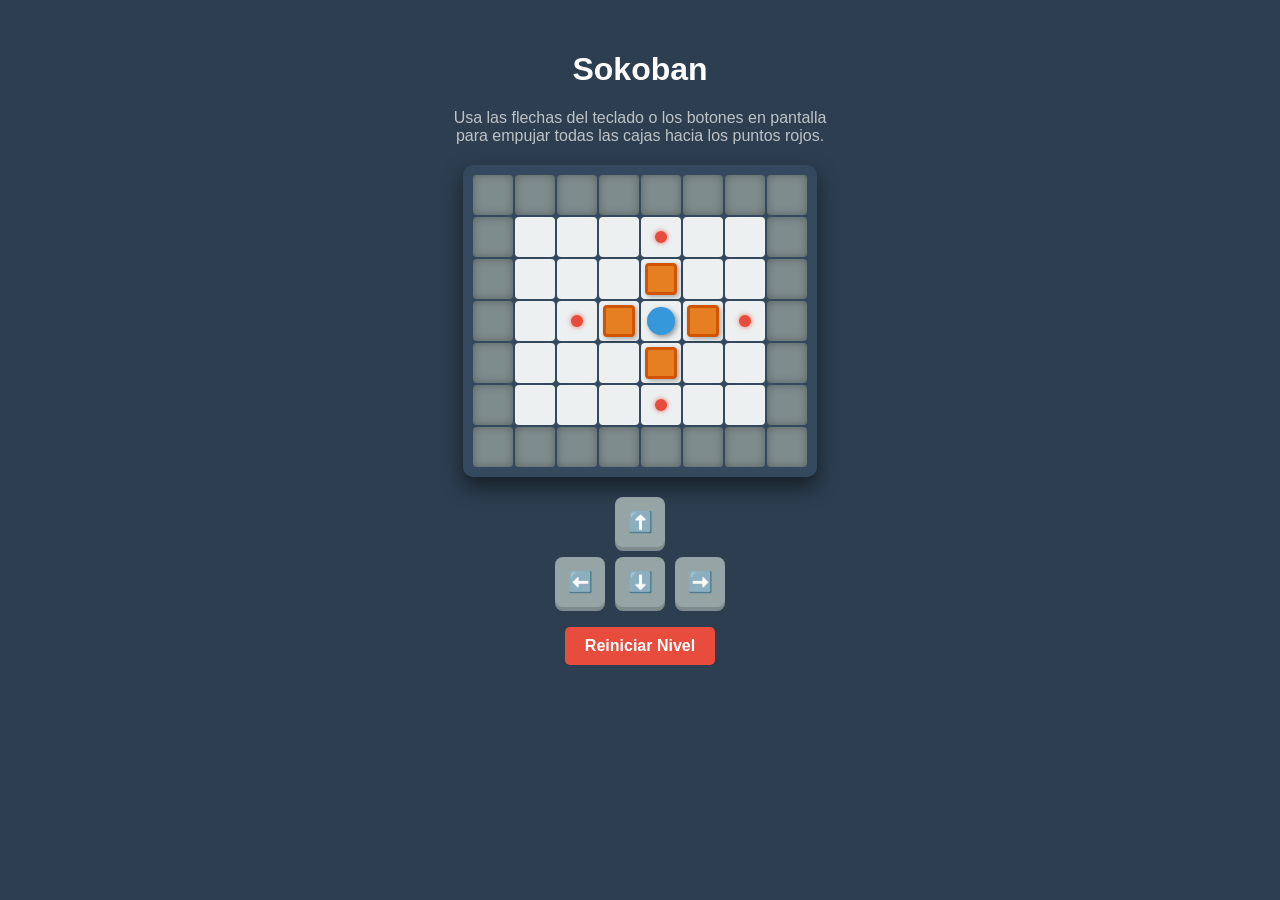
==== index.html @ 977f8c3c "Add initial Sokoban game implementation in HTML" ====
<!DOCTYPE html>
<html lang="es">
<head>
    <meta charset="UTF-8">
    <meta name="viewport" content="width=device-width, initial-scale=1.0">
    <title>Sokoban en un Archivo</title>
    <style>
        :root {
            --wall-color: #7f8c8d;
            --floor-color: #ecf0f1;
            --box-color: #e67e22;
            --box-border: #d35400;
            --box-done: #2ecc71;
            --box-done-border: #27ae60;
            --player-color: #3498db;
            --goal-color: #e74c3c;
        }

        body {
            background-color: #2c3e50;
            color: white;
            font-family: 'Segoe UI', Tahoma, Geneva, Verdana, sans-serif;
            display: flex;
            flex-direction: column;
            align-items: center;
            margin: 0;
            padding-top: 30px;
        }

        h1 { margin-bottom: 5px; }
        p { color: #bdc3c7; margin-bottom: 20px; text-align: center; max-width: 400px;}

        #game-board {
            display: grid;
            background-color: #34495e;
            padding: 10px;
            border-radius: 10px;
            box-shadow: 0 10px 20px rgba(0,0,0,0.5);
            gap: 2px;
        }

        .cell {
            width: 40px;
            height: 40px;
            position: relative;
            display: flex;
            justify-content: center;
            align-items: center;
        }

        .wall {
            background-color: var(--wall-color);
            border-radius: 4px;
            box-shadow: inset 0 0 10px rgba(0,0,0,0.3);
        }

        .floor {
            background-color: var(--floor-color);
            border-radius: 4px;
        }

        /* Indicador del objetivo */
        .goal::after {
            content: '';
            width: 12px;
            height: 12px;
            background-color: var(--goal-color);
            border-radius: 50%;
            position: absolute;
            box-shadow: 0 0 5px rgba(231, 76, 60, 0.8);
        }

        /* Caja normal */
        .box {
            width: 32px;
            height: 32px;
            background-color: var(--box-color);
            border: 3px solid var(--box-border);
            border-radius: 4px;
            position: absolute;
            z-index: 10;
            box-sizing: border-box;
            box-shadow: 2px 2px 5px rgba(0,0,0,0.3);
        }

        /* Caja en el objetivo */
        .box.on-goal {
            background-color: var(--box-done);
            border-color: var(--box-done-border);
        }

        /* Jugador */
        .player {
            width: 28px;
            height: 28px;
            background-color: var(--player-color);
            border-radius: 50%;
            position: absolute;
            z-index: 20;
            box-shadow: 2px 2px 5px rgba(0,0,0,0.4);
        }

        .controls {
            display: grid;
            grid-template-columns: repeat(3, 50px);
            gap: 10px;
            margin-top: 20px;
        }

        .controls button {
            width: 50px;
            height: 50px;
            font-size: 20px;
            background-color: #95a5a6;
            border: none;
            border-radius: 8px;
            cursor: pointer;
            box-shadow: 0 4px #7f8c8d;
        }

        .controls button:active {
            box-shadow: 0 0 #7f8c8d;
            transform: translateY(4px);
        }

        .btn-restart {
            margin-top: 20px;
            padding: 10px 20px;
            font-size: 16px;
            font-weight: bold;
            cursor: pointer;
            background-color: #e74c3c;
            color: white;
            border: none;
            border-radius: 5px;
            transition: background 0.3s;
        }

        .btn-restart:hover { background-color: #c0392b; }
        
        #win-message {
            display: none;
            color: #2ecc71;
            font-size: 24px;
            font-weight: bold;
            margin-top: 15px;
        }
    </style>
</head>
<body>

    <h1>Sokoban</h1>
    <p>Usa las flechas del teclado o los botones en pantalla para empujar todas las cajas hacia los puntos rojos.</p>

    <div id="game-board"></div>
    
    <div id="win-message">¡Nivel Completado! 🎉</div>

    <!-- Controles móviles/mouse -->
    <div class="controls">
        <div></div>
        <button onclick="handleMove(-1, 0)">⬆️</button>
        <div></div>
        <button onclick="handleMove(0, -1)">⬅️</button>
        <button onclick="handleMove(1, 0)">⬇️</button>
        <button onclick="handleMove(0, 1)">➡️</button>
    </div>

    <button class="btn-restart" onclick="initGame()">Reiniciar Nivel</button>

    <script>
        // Leyenda del mapa:
        // '#' = Pared, ' ' = Piso, '.' = Objetivo
        // '$' = Caja, '@' = Jugador
        const initialMap = [
            "########",
            "#   .  #",
            "#   $  #",
            "# .$@$.#",
            "#   $  #",
            "#   .  #",
            "########"
        ];

        let grid = [];
        let playerPos = { r: 0, c: 0 };
        let gameWon = false;

        function initGame() {
            gameWon = false;
            document.getElementById('win-message').style.display = 'none';
            
            // Clonar el mapa inicial en una matriz 2D
            grid = initialMap.map(row => row.split(''));
            
            // Encontrar la posición inicial del jugador
            for (let r = 0; r < grid.length; r++) {
                for (let c = 0; c < grid[r].length; c++) {
                    if (grid[r][c] === '@' || grid[r][c] === '+') {
                        playerPos = { r, c };
                    }
                }
            }
            render();
        }

        function render() {
            const board = document.getElementById('game-board');
            board.style.gridTemplateColumns = `repeat(${grid[0].length}, 40px)`;
            board.innerHTML = '';

            for (let r = 0; r < grid.length; r++) {
                for (let c = 0; c < grid[r].length; c++) {
                    const cell = document.createElement('div');
                    cell.classList.add('cell');
                    const char = grid[r][c];

                    // Fondo base (Pared o Piso)
                    if (char === '#') cell.classList.add('wall');
                    else cell.classList.add('floor');

                    // Marcas de objetivo (puntos rojos)
                    if (char === '.' || char === '*' || char === '+') {
                        cell.classList.add('goal');
                    }

                    // Entidades: Cajas
                    if (char === '$' || char === '*') {
                        const box = document.createElement('div');
                        box.classList.add('box');
                        if (char === '*') box.classList.add('on-goal');
                        cell.appendChild(box);
                    }

                    // Entidades: Jugador
                    if (char === '@' || char === '+') {
                        const player = document.createElement('div');
                        player.classList.add('player');
                        cell.appendChild(player);
                    }

                    board.appendChild(cell);
                }
            }
        }

        // Lógica de movimiento
        window.addEventListener('keydown', (e) => {
            if (gameWon) return;
            let dr = 0, dc = 0;
            
            if (e.key === 'ArrowUp') dr = -1;
            else if (e.key === 'ArrowDown') dr = 1;
            else if (e.key === 'ArrowLeft') dc = -1;
            else if (e.key === 'ArrowRight') dc = 1;
            else return; // Ignorar otras teclas

            e.preventDefault(); // Prevenir el scroll de la página
            handleMove(dr, dc);
        });

        function handleMove(dr, dc) {
            if (gameWon) return;

            let nr = playerPos.r + dr;
            let nc = playerPos.c + dc;

            // Evitar salir de los límites de la matriz
            if (nr < 0 || nr >= grid.length || nc < 0 || nc >= grid[0].length) return;

            let target = grid[nr][nc];

            // Chocar contra pared
            if (target === '#') return;

            // Moverse a espacio vacío u objetivo
            if (target === ' ' || target === '.') {
                updatePlayerPos(nr, nc);
            } 
            // Empujar una caja
            else if (target === '$' || target === '*') {
                let nnr = nr + dr;
                let nnc = nc + dc;
                let pushTarget = grid[nnr][nnc];

                // Si el espacio detrás de la caja está libre o es un objetivo
                if (pushTarget === ' ' || pushTarget === '.') {
                    // Mover la caja
                    grid[nnr][nnc] = pushTarget === '.' ? '*' : '$';
                    // Dejar el piso libre u objetivo donde estaba la caja
                    grid[nr][nc] = target === '*' ? '.' : ' ';
                    
                    // Mover al jugador
                    updatePlayerPos(nr, nc);
                    checkWin();
                }
            }
        }

        function updatePlayerPos(nr, nc) {
            // Limpiar la posición actual del jugador
            let currentCell = grid[playerPos.r][playerPos.c];
            grid[playerPos.r][playerPos.c] = currentCell === '+' ? '.' : ' ';

            // Asignar al jugador en la nueva posición
            let newCell = grid[nr][nc];
            grid[nr][nc] = newCell === '.' ? '+' : '@';

            playerPos = { r: nr, c: nc };
            render();
        }

        function checkWin() {
            let boxesRemaining = false;
            for (let r = 0; r < grid.length; r++) {
                for (let c = 0; c < grid[r].length; c++) {
                    if (grid[r][c] === '$') {
                        boxesRemaining = true;
                    }
                }
            }
            
            if (!boxesRemaining) {
                gameWon = true;
                document.getElementById('win-message').style.display = 'block';
            }
        }

        // Iniciar el juego al cargar la página
        initGame();
    </script>
</body>
</html>
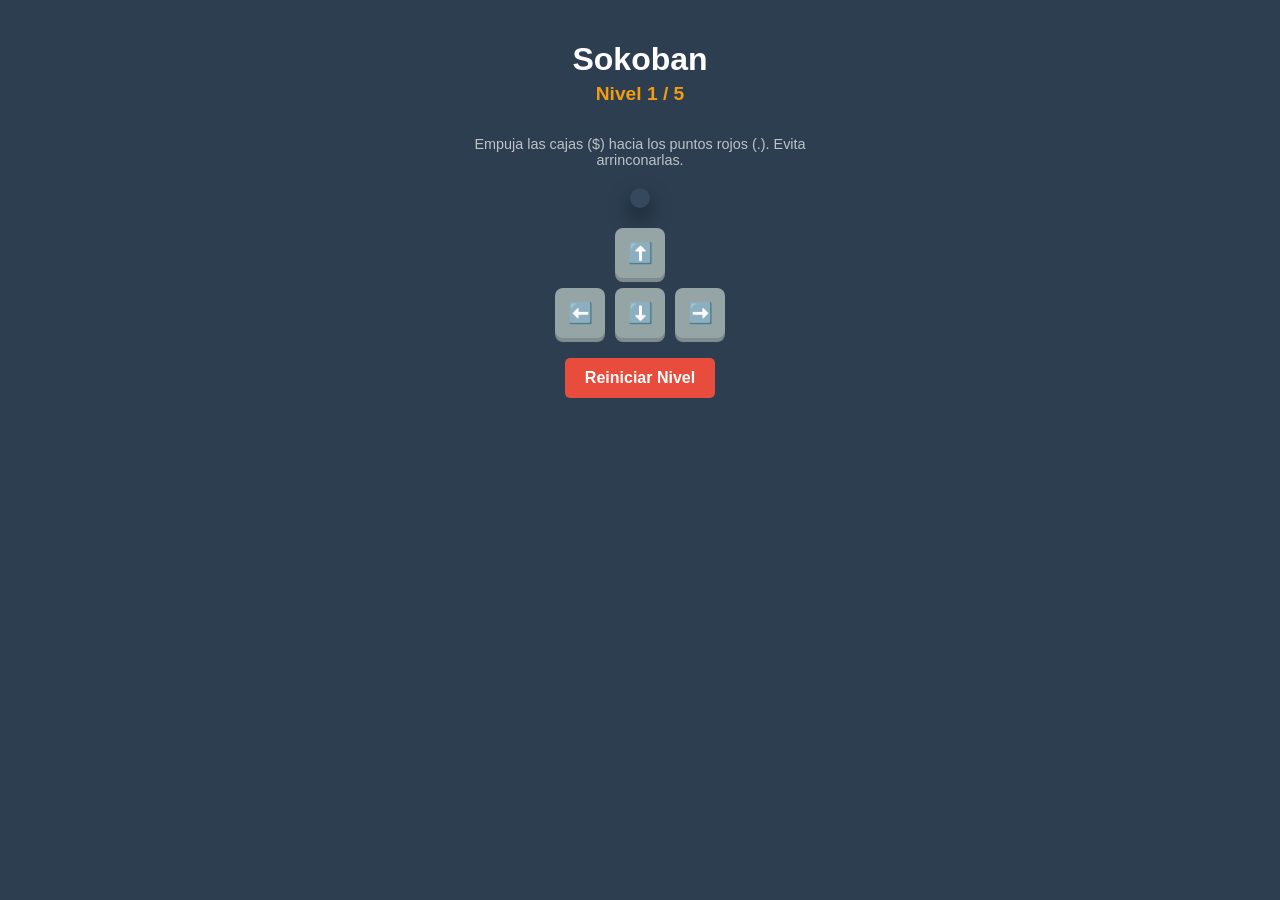
==== commit 547f6ced: "Update index.html" ====
--- a/index.html
+++ b/index.html
@@ -3,7 +3,7 @@
 <head>
     <meta charset="UTF-8">
     <meta name="viewport" content="width=device-width, initial-scale=1.0">
-    <title>Sokoban en un Archivo</title>
+    <title>Sokoban - 5 Niveles</title>
     <style>
         :root {
             --wall-color: #7f8c8d;
@@ -24,11 +24,12 @@
             flex-direction: column;
             align-items: center;
             margin: 0;
-            padding-top: 30px;
-        }
-
-        h1 { margin-bottom: 5px; }
-        p { color: #bdc3c7; margin-bottom: 20px; text-align: center; max-width: 400px;}
+            padding-top: 20px;
+        }
+
+        h1 { margin-bottom: 0px; }
+        h2 { margin-top: 5px; color: #f39c12; font-size: 1.2rem; }
+        p { color: #bdc3c7; margin-bottom: 20px; text-align: center; max-width: 400px; font-size: 0.9rem;}
 
         #game-board {
             display: grid;
@@ -59,7 +60,6 @@
             border-radius: 4px;
         }
 
-        /* Indicador del objetivo */
         .goal::after {
             content: '';
             width: 12px;
@@ -70,7 +70,6 @@
             box-shadow: 0 0 5px rgba(231, 76, 60, 0.8);
         }
 
-        /* Caja normal */
         .box {
             width: 32px;
             height: 32px;
@@ -81,15 +80,14 @@
             z-index: 10;
             box-sizing: border-box;
             box-shadow: 2px 2px 5px rgba(0,0,0,0.3);
-        }
-
-        /* Caja en el objetivo */
+            transition: transform 0.1s;
+        }
+
         .box.on-goal {
             background-color: var(--box-done);
             border-color: var(--box-done-border);
         }
 
-        /* Jugador */
         .player {
             width: 28px;
             height: 28px;
@@ -98,6 +96,7 @@
             position: absolute;
             z-index: 20;
             box-shadow: 2px 2px 5px rgba(0,0,0,0.4);
+            transition: transform 0.1s;
         }
 
         .controls {
@@ -123,40 +122,49 @@
             transform: translateY(4px);
         }
 
-        .btn-restart {
+        .action-buttons {
+            display: flex;
+            gap: 10px;
             margin-top: 20px;
+            height: 40px;
+        }
+
+        .btn {
             padding: 10px 20px;
             font-size: 16px;
             font-weight: bold;
             cursor: pointer;
-            background-color: #e74c3c;
-            color: white;
             border: none;
             border-radius: 5px;
             transition: background 0.3s;
         }
 
+        .btn-restart { background-color: #e74c3c; color: white; }
         .btn-restart:hover { background-color: #c0392b; }
+        
+        .btn-next { background-color: #2ecc71; color: white; display: none; }
+        .btn-next:hover { background-color: #27ae60; }
         
         #win-message {
             display: none;
             color: #2ecc71;
-            font-size: 24px;
+            font-size: 20px;
             font-weight: bold;
             margin-top: 15px;
+            text-align: center;
         }
     </style>
 </head>
 <body>
 
     <h1>Sokoban</h1>
-    <p>Usa las flechas del teclado o los botones en pantalla para empujar todas las cajas hacia los puntos rojos.</p>
+    <h2>Nivel <span id="level-display">1</span> / 5</h2>
+    <p>Empuja las cajas ($) hacia los puntos rojos (.). Evita arrinconarlas.</p>
 
     <div id="game-board"></div>
     
     <div id="win-message">¡Nivel Completado! 🎉</div>
 
-    <!-- Controles móviles/mouse -->
     <div class="controls">
         <div></div>
         <button onclick="handleMove(-1, 0)">⬆️</button>
@@ -166,34 +174,73 @@
         <button onclick="handleMove(0, 1)">➡️</button>
     </div>
 
-    <button class="btn-restart" onclick="initGame()">Reiniciar Nivel</button>
+    <div class="action-buttons">
+        <button class="btn btn-restart" onclick="loadLevel(currentLevelIndex)">Reiniciar Nivel</button>
+        <button id="btn-next" class="btn btn-next" onclick="nextLevel()">Siguiente Nivel ➡️</button>
+    </div>
 
     <script>
-        // Leyenda del mapa:
-        // '#' = Pared, ' ' = Piso, '.' = Objetivo
-        // '$' = Caja, '@' = Jugador
-        const initialMap = [
-            "########",
-            "#   .  #",
-            "#   $  #",
-            "# .$@$.#",
-            "#   $  #",
-            "#   .  #",
-            "########"
+        // Array con los 5 niveles (de muy fácil a difícil)
+        const levels = [
+            // Nivel 1: Tutorial
+            [
+                "######",
+                "#    #",
+                "# @$ #",                 "#  . #",                 "######"             ],             // Nivel 2: Fácil - Pensar antes de empujar             [                 "#######",                 "#     #",                 "#  .  #",                 "# $ $ #",
+                "#  .  #",
+                "#  @  #",
+                "#######"
+            ],
+            // Nivel 3: Medio - La cruz simétrica
+            [
+                "########",
+                "#   .  #",
+                "#   $  #",
+                "# .$@$.#",
+                "#   $  #",
+                "#   .  #",
+                "########"
+            ],
+            // Nivel 4: Medio-Alto - Espacios reducidos
+            [
+                "########",
+                "#      #",
+                "# . $  #",
+                "# .$@. #",
+                "#  $   #",
+                "#      #",
+                "########"
+            ],
+            // Nivel 5: Difícil - Bloque de cajas
+            [
+                "########",
+                "#      #",
+                "# .  . #",
+                "#  $$  #",                 "#  $$  #",
+                "# .  . #",
+                "#  @   #",
+                "########"
+            ]
         ];
 
+        let currentLevelIndex = 0;
         let grid = [];
         let playerPos = { r: 0, c: 0 };
         let gameWon = false;
 
-        function initGame() {
+        function loadLevel(index) {
+            currentLevelIndex = index;
             gameWon = false;
+            
+            // Actualizar UI
+            document.getElementById('level-display').innerText = currentLevelIndex + 1;
             document.getElementById('win-message').style.display = 'none';
-            
-            // Clonar el mapa inicial en una matriz 2D
-            grid = initialMap.map(row => row.split(''));
-            
-            // Encontrar la posición inicial del jugador
+            document.getElementById('btn-next').style.display = 'none';
+            
+            // Clonar el mapa para poder modificarlo
+            grid = levels[currentLevelIndex].map(row => row.split(''));
+            
+            // Buscar al jugador
             for (let r = 0; r < grid.length; r++) {
                 for (let c = 0; c < grid[r].length; c++) {
                     if (grid[r][c] === '@' || grid[r][c] === '+') {
@@ -202,6 +249,12 @@
                 }
             }
             render();
+        }
+
+        function nextLevel() {
+            if (currentLevelIndex < levels.length - 1) {
+                loadLevel(currentLevelIndex + 1);
+            }
         }
 
         function render() {
@@ -215,16 +268,16 @@
                     cell.classList.add('cell');
                     const char = grid[r][c];
 
-                    // Fondo base (Pared o Piso)
+                    // Pared o Piso
                     if (char === '#') cell.classList.add('wall');
                     else cell.classList.add('floor');
 
-                    // Marcas de objetivo (puntos rojos)
+                    // Marcas de objetivo
                     if (char === '.' || char === '*' || char === '+') {
                         cell.classList.add('goal');
                     }
 
-                    // Entidades: Cajas
+                    // Cajas
                     if (char === '$' || char === '*') {
                         const box = document.createElement('div');
                         box.classList.add('box');
@@ -232,7 +285,7 @@
                         cell.appendChild(box);
                     }
 
-                    // Entidades: Jugador
+                    // Jugador
                     if (char === '@' || char === '+') {
                         const player = document.createElement('div');
                         player.classList.add('player');
@@ -244,7 +297,7 @@
             }
         }
 
-        // Lógica de movimiento
+        // Lógica de movimiento por teclado
         window.addEventListener('keydown', (e) => {
             if (gameWon) return;
             let dr = 0, dc = 0;
@@ -253,9 +306,9 @@
             else if (e.key === 'ArrowDown') dr = 1;
             else if (e.key === 'ArrowLeft') dc = -1;
             else if (e.key === 'ArrowRight') dc = 1;
-            else return; // Ignorar otras teclas
-
-            e.preventDefault(); // Prevenir el scroll de la página
+            else return; 
+
+            e.preventDefault(); 
             handleMove(dr, dc);
         });
 
@@ -265,32 +318,24 @@
             let nr = playerPos.r + dr;
             let nc = playerPos.c + dc;
 
-            // Evitar salir de los límites de la matriz
             if (nr < 0 || nr >= grid.length || nc < 0 || nc >= grid[0].length) return;
-
             let target = grid[nr][nc];
 
-            // Chocar contra pared
             if (target === '#') return;
 
-            // Moverse a espacio vacío u objetivo
             if (target === ' ' || target === '.') {
                 updatePlayerPos(nr, nc);
             } 
-            // Empujar una caja
             else if (target === '$' || target === '*') {
                 let nnr = nr + dr;
                 let nnc = nc + dc;
                 let pushTarget = grid[nnr][nnc];
 
-                // Si el espacio detrás de la caja está libre o es un objetivo
                 if (pushTarget === ' ' || pushTarget === '.') {
-                    // Mover la caja
+                    // Mover caja
                     grid[nnr][nnc] = pushTarget === '.' ? '*' : '$';
-                    // Dejar el piso libre u objetivo donde estaba la caja
                     grid[nr][nc] = target === '*' ? '.' : ' ';
                     
-                    // Mover al jugador
                     updatePlayerPos(nr, nc);
                     checkWin();
                 }
@@ -298,11 +343,9 @@
         }
 
         function updatePlayerPos(nr, nc) {
-            // Limpiar la posición actual del jugador
             let currentCell = grid[playerPos.r][playerPos.c];
             grid[playerPos.r][playerPos.c] = currentCell === '+' ? '.' : ' ';
 
-            // Asignar al jugador en la nueva posición
             let newCell = grid[nr][nc];
             grid[nr][nc] = newCell === '.' ? '+' : '@';
 
@@ -315,19 +358,27 @@
             for (let r = 0; r < grid.length; r++) {
                 for (let c = 0; c < grid[r].length; c++) {
                     if (grid[r][c] === '$') {
-                        boxesRemaining = true;
+                        boxesRemaining = true; // Todavía hay cajas fuera de objetivo
                     }
                 }
             }
             
             if (!boxesRemaining) {
                 gameWon = true;
-                document.getElementById('win-message').style.display = 'block';
-            }
-        }
-
-        // Iniciar el juego al cargar la página
-        initGame();
+                const msg = document.getElementById('win-message');
+                msg.style.display = 'block';
+                
+                if (currentLevelIndex < levels.length - 1) {
+                    msg.innerText = '¡Nivel Completado! 🎉';
+                    document.getElementById('btn-next').style.display = 'block';
+                } else {
+                    msg.innerText = '🏆 ¡Felicidades! Has completado todos los niveles. 🏆';
+                }
+            }
+        }
+
+        // Iniciar el juego en el nivel 1
+        loadLevel(0);
     </script>
 </body>
 </html>
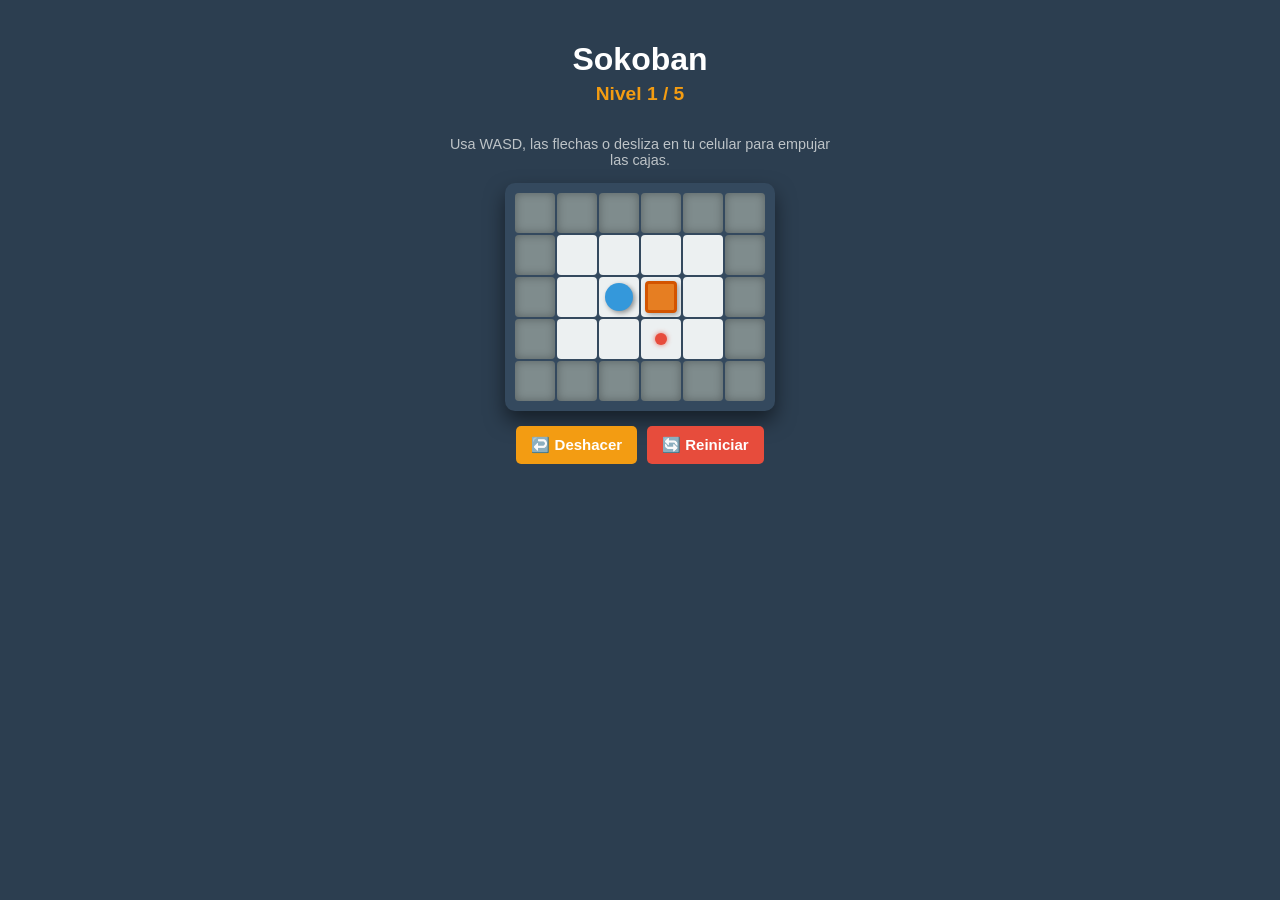
==== commit ff88fc5f: "Update index.html" ====
--- a/index.html
+++ b/index.html
@@ -2,7 +2,8 @@
 <html lang="es">
 <head>
     <meta charset="UTF-8">
-    <meta name="viewport" content="width=device-width, initial-scale=1.0">
+    <!-- Evita el zoom accidental en móviles -->
+    <meta name="viewport" content="width=device-width, initial-scale=1.0, maximum-scale=1.0, user-scalable=no">
     <title>Sokoban - 5 Niveles</title>
     <style>
         :root {
@@ -16,6 +17,13 @@
             --goal-color: #e74c3c;
         }
 
+        /* Bloquea la selección de texto para que no moleste al jugar */
+        * {
+            user-select: none;
+            -webkit-user-select: none;
+            touch-action: none; /* Previene scroll al deslizar en móviles */
+        }
+
         body {
             background-color: #2c3e50;
             color: white;
@@ -27,9 +35,9 @@
             padding-top: 20px;
         }
 
-        h1 { margin-bottom: 0px; }
+        h1 { margin-bottom: 0px; font-size: 2rem;}
         h2 { margin-top: 5px; color: #f39c12; font-size: 1.2rem; }
-        p { color: #bdc3c7; margin-bottom: 20px; text-align: center; max-width: 400px; font-size: 0.9rem;}
+        p { color: #bdc3c7; margin-bottom: 15px; text-align: center; max-width: 400px; font-size: 0.9rem;}
 
         #game-board {
             display: grid;
@@ -38,6 +46,7 @@
             border-radius: 10px;
             box-shadow: 0 10px 20px rgba(0,0,0,0.5);
             gap: 2px;
+            margin-bottom: 15px;
         }
 
         .cell {
@@ -80,7 +89,6 @@
             z-index: 10;
             box-sizing: border-box;
             box-shadow: 2px 2px 5px rgba(0,0,0,0.3);
-            transition: transform 0.1s;
         }
 
         .box.on-goal {
@@ -96,14 +104,13 @@
             position: absolute;
             z-index: 20;
             box-shadow: 2px 2px 5px rgba(0,0,0,0.4);
-            transition: transform 0.1s;
         }
 
         .controls {
             display: grid;
             grid-template-columns: repeat(3, 50px);
             gap: 10px;
-            margin-top: 20px;
+            margin-bottom: 15px;
         }
 
         .controls button {
@@ -125,19 +132,22 @@
         .action-buttons {
             display: flex;
             gap: 10px;
-            margin-top: 20px;
-            height: 40px;
+            flex-wrap: wrap;
+            justify-content: center;
         }
 
         .btn {
-            padding: 10px 20px;
-            font-size: 16px;
+            padding: 10px 15px;
+            font-size: 15px;
             font-weight: bold;
             cursor: pointer;
             border: none;
             border-radius: 5px;
-            transition: background 0.3s;
-        }
+            transition: background 0.2s;
+        }
+
+        .btn-undo { background-color: #f39c12; color: white; }
+        .btn-undo:hover { background-color: #d35400; }
 
         .btn-restart { background-color: #e74c3c; color: white; }
         .btn-restart:hover { background-color: #c0392b; }
@@ -148,10 +158,15 @@
         #win-message {
             display: none;
             color: #2ecc71;
-            font-size: 20px;
+            font-size: 22px;
             font-weight: bold;
-            margin-top: 15px;
+            margin: 10px 0;
             text-align: center;
+        }
+
+        /* Ocultar las flechas en PC para no ocupar tanto espacio si hay teclado */
+        @media (min-width: 768px) {
+            .controls { display: none; }
         }
     </style>
 </head>
@@ -159,7 +174,7 @@
 
     <h1>Sokoban</h1>
     <h2>Nivel <span id="level-display">1</span> / 5</h2>
-    <p>Empuja las cajas ($) hacia los puntos rojos (.). Evita arrinconarlas.</p>
+    <p>Usa WASD, las flechas o desliza en tu celular para empujar las cajas.</p>
 
     <div id="game-board"></div>
     
@@ -175,24 +190,23 @@
     </div>
 
     <div class="action-buttons">
-        <button class="btn btn-restart" onclick="loadLevel(currentLevelIndex)">Reiniciar Nivel</button>
-        <button id="btn-next" class="btn btn-next" onclick="nextLevel()">Siguiente Nivel ➡️</button>
+        <button class="btn btn-undo" onclick="undo()">↩️ Deshacer</button>
+        <button class="btn btn-restart" onclick="loadLevel(currentLevelIndex)">🔄 Reiniciar</button>
+        <button id="btn-next" class="btn btn-next" onclick="nextLevel()">Siguiente ➡️</button>
     </div>
 
     <script>
-        // Array con los 5 niveles (de muy fácil a difícil)
+        // Los 5 niveles
         const levels = [
-            // Nivel 1: Tutorial
-            [
+            [ // Nivel 1
                 "######",
                 "#    #",
-                "# @$ #",                 "#  . #",                 "######"             ],             // Nivel 2: Fácil - Pensar antes de empujar             [                 "#######",                 "#     #",                 "#  .  #",                 "# $ $ #",
+                "# @$ #",                 "#  . #",                 "######"             ],             [ // Nivel 2                 "#######",                 "#     #",                 "#  .  #",                 "# $ $ #",
                 "#  .  #",
                 "#  @  #",
                 "#######"
             ],
-            // Nivel 3: Medio - La cruz simétrica
-            [
+            [ // Nivel 3
                 "########",
                 "#   .  #",
                 "#   $  #",
@@ -201,8 +215,7 @@
                 "#   .  #",
                 "########"
             ],
-            // Nivel 4: Medio-Alto - Espacios reducidos
-            [
+            [ // Nivel 4
                 "########",
                 "#      #",
                 "# . $  #",
@@ -211,8 +224,7 @@
                 "#      #",
                 "########"
             ],
-            // Nivel 5: Difícil - Bloque de cajas
-            [
+            [ // Nivel 5
                 "########",
                 "#      #",
                 "# .  . #",
@@ -227,20 +239,19 @@
         let grid = [];
         let playerPos = { r: 0, c: 0 };
         let gameWon = false;
+        let history = []; // Para el botón de deshacer
 
         function loadLevel(index) {
             currentLevelIndex = index;
             gameWon = false;
-            
-            // Actualizar UI
+            history = []; // Limpiar historial
+            
             document.getElementById('level-display').innerText = currentLevelIndex + 1;
             document.getElementById('win-message').style.display = 'none';
             document.getElementById('btn-next').style.display = 'none';
             
-            // Clonar el mapa para poder modificarlo
             grid = levels[currentLevelIndex].map(row => row.split(''));
             
-            // Buscar al jugador
             for (let r = 0; r < grid.length; r++) {
                 for (let c = 0; c < grid[r].length; c++) {
                     if (grid[r][c] === '@' || grid[r][c] === '+') {
@@ -257,6 +268,23 @@
             }
         }
 
+        // Guardar estado para deshacer
+        function saveState() {
+            history.push({
+                grid: grid.map(row => [...row]),
+                playerPos: { r: playerPos.r, c: playerPos.c }
+            });
+        }
+
+        function undo() {
+            if (history.length > 0 && !gameWon) {
+                const lastState = history.pop();
+                grid = lastState.grid.map(row => [...row]);
+                playerPos = { r: lastState.playerPos.r, c: lastState.playerPos.c };
+                render();
+            }
+        }
+
         function render() {
             const board = document.getElementById('game-board');
             board.style.gridTemplateColumns = `repeat(${grid[0].length}, 40px)`;
@@ -268,16 +296,13 @@
                     cell.classList.add('cell');
                     const char = grid[r][c];
 
-                    // Pared o Piso
                     if (char === '#') cell.classList.add('wall');
                     else cell.classList.add('floor');
 
-                    // Marcas de objetivo
                     if (char === '.' || char === '*' || char === '+') {
                         cell.classList.add('goal');
                     }
 
-                    // Cajas
                     if (char === '$' || char === '*') {
                         const box = document.createElement('div');
                         box.classList.add('box');
@@ -285,7 +310,6 @@
                         cell.appendChild(box);
                     }
 
-                    // Jugador
                     if (char === '@' || char === '+') {
                         const player = document.createElement('div');
                         player.classList.add('player');
@@ -297,21 +321,48 @@
             }
         }
 
-        // Lógica de movimiento por teclado
+        // Controles de teclado
         window.addEventListener('keydown', (e) => {
             if (gameWon) return;
             let dr = 0, dc = 0;
             
-            if (e.key === 'ArrowUp') dr = -1;
-            else if (e.key === 'ArrowDown') dr = 1;
-            else if (e.key === 'ArrowLeft') dc = -1;
-            else if (e.key === 'ArrowRight') dc = 1;
+            if (e.key === 'ArrowUp' || e.key.toLowerCase() === 'w') dr = -1;
+            else if (e.key === 'ArrowDown' || e.key.toLowerCase() === 's') dr = 1;
+            else if (e.key === 'ArrowLeft' || e.key.toLowerCase() === 'a') dc = -1;
+            else if (e.key === 'ArrowRight' || e.key.toLowerCase() === 'd') dc = 1;
+            else if (e.key.toLowerCase() === 'z') { undo(); return; } // Z para deshacer
             else return; 
 
             e.preventDefault(); 
             handleMove(dr, dc);
         });
 
+        // Controles táctiles (Swipe) para celular
+        let touchStartX = 0;
+        let touchStartY = 0;
+
+        window.addEventListener('touchstart', e => {
+            touchStartX = e.changedTouches[0].screenX;
+            touchStartY = e.changedTouches[0].screenY;
+        }, {passive: false});
+
+        window.addEventListener('touchend', e => {
+            if (gameWon || e.target.tagName === 'BUTTON') return;
+            let touchEndX = e.changedTouches[0].screenX;
+            let touchEndY = e.changedTouches[0].screenY;
+            
+            let dx = touchEndX - touchStartX;
+            let dy = touchEndY - touchStartY;
+            
+            if (Math.abs(dx) > 30 || Math.abs(dy) > 30) {
+                if (Math.abs(dx) > Math.abs(dy)) {
+                    handleMove(0, dx > 0 ? 1 : -1);
+                } else {
+                    handleMove(dy > 0 ? 1 : -1, 0);
+                }
+            }
+        });
+
         function handleMove(dr, dc) {
             if (gameWon) return;
 
@@ -324,15 +375,19 @@
             if (target === '#') return;
 
             if (target === ' ' || target === '.') {
+                saveState();
                 updatePlayerPos(nr, nc);
             } 
             else if (target === '$' || target === '*') {
                 let nnr = nr + dr;
                 let nnc = nc + dc;
+
+                if (nnr < 0 || nnr >= grid.length || nnc < 0 || nnc >= grid[0].length) return;
+                
                 let pushTarget = grid[nnr][nnc];
 
                 if (pushTarget === ' ' || pushTarget === '.') {
-                    // Mover caja
+                    saveState();
                     grid[nnr][nnc] = pushTarget === '.' ? '*' : '$';
                     grid[nr][nc] = target === '*' ? '.' : ' ';
                     
@@ -357,9 +412,7 @@
             let boxesRemaining = false;
             for (let r = 0; r < grid.length; r++) {
                 for (let c = 0; c < grid[r].length; c++) {
-                    if (grid[r][c] === '$') {
-                        boxesRemaining = true; // Todavía hay cajas fuera de objetivo
-                    }
+                    if (grid[r][c] === '$') boxesRemaining = true;
                 }
             }
             
@@ -370,14 +423,13 @@
                 
                 if (currentLevelIndex < levels.length - 1) {
                     msg.innerText = '¡Nivel Completado! 🎉';
-                    document.getElementById('btn-next').style.display = 'block';
+                    document.getElementById('btn-next').style.display = 'inline-block';
                 } else {
-                    msg.innerText = '🏆 ¡Felicidades! Has completado todos los niveles. 🏆';
-                }
-            }
-        }
-
-        // Iniciar el juego en el nivel 1
+                    msg.innerText = '🏆 ¡Juego Completado! Eres un genio 🏆';
+                }
+            }
+        }
+
         loadLevel(0);
     </script>
 </body>
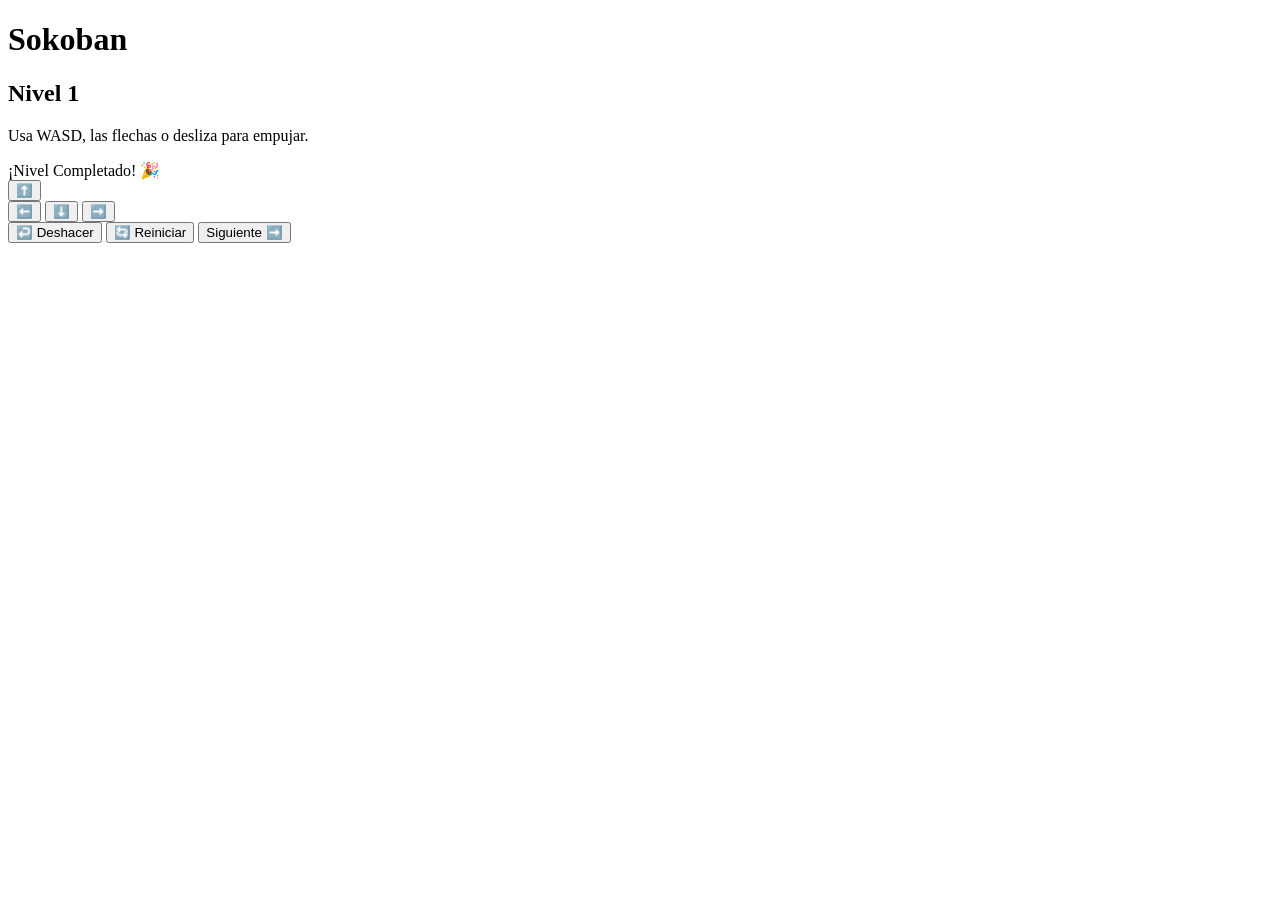
==== commit 84910f3c: "Update index.html" ====
--- a/index.html
+++ b/index.html
@@ -2,188 +2,21 @@
 <html lang="es">
 <head>
     <meta charset="UTF-8">
-    <!-- Evita el zoom accidental en móviles -->
     <meta name="viewport" content="width=device-width, initial-scale=1.0, maximum-scale=1.0, user-scalable=no">
-    <title>Sokoban - 5 Niveles</title>
-    <style>
-        :root {
-            --wall-color: #7f8c8d;
-            --floor-color: #ecf0f1;
-            --box-color: #e67e22;
-            --box-border: #d35400;
-            --box-done: #2ecc71;
-            --box-done-border: #27ae60;
-            --player-color: #3498db;
-            --goal-color: #e74c3c;
-        }
-
-        /* Bloquea la selección de texto para que no moleste al jugar */
-        * {
-            user-select: none;
-            -webkit-user-select: none;
-            touch-action: none; /* Previene scroll al deslizar en móviles */
-        }
-
-        body {
-            background-color: #2c3e50;
-            color: white;
-            font-family: 'Segoe UI', Tahoma, Geneva, Verdana, sans-serif;
-            display: flex;
-            flex-direction: column;
-            align-items: center;
-            margin: 0;
-            padding-top: 20px;
-        }
-
-        h1 { margin-bottom: 0px; font-size: 2rem;}
-        h2 { margin-top: 5px; color: #f39c12; font-size: 1.2rem; }
-        p { color: #bdc3c7; margin-bottom: 15px; text-align: center; max-width: 400px; font-size: 0.9rem;}
-
-        #game-board {
-            display: grid;
-            background-color: #34495e;
-            padding: 10px;
-            border-radius: 10px;
-            box-shadow: 0 10px 20px rgba(0,0,0,0.5);
-            gap: 2px;
-            margin-bottom: 15px;
-        }
-
-        .cell {
-            width: 40px;
-            height: 40px;
-            position: relative;
-            display: flex;
-            justify-content: center;
-            align-items: center;
-        }
-
-        .wall {
-            background-color: var(--wall-color);
-            border-radius: 4px;
-            box-shadow: inset 0 0 10px rgba(0,0,0,0.3);
-        }
-
-        .floor {
-            background-color: var(--floor-color);
-            border-radius: 4px;
-        }
-
-        .goal::after {
-            content: '';
-            width: 12px;
-            height: 12px;
-            background-color: var(--goal-color);
-            border-radius: 50%;
-            position: absolute;
-            box-shadow: 0 0 5px rgba(231, 76, 60, 0.8);
-        }
-
-        .box {
-            width: 32px;
-            height: 32px;
-            background-color: var(--box-color);
-            border: 3px solid var(--box-border);
-            border-radius: 4px;
-            position: absolute;
-            z-index: 10;
-            box-sizing: border-box;
-            box-shadow: 2px 2px 5px rgba(0,0,0,0.3);
-        }
-
-        .box.on-goal {
-            background-color: var(--box-done);
-            border-color: var(--box-done-border);
-        }
-
-        .player {
-            width: 28px;
-            height: 28px;
-            background-color: var(--player-color);
-            border-radius: 50%;
-            position: absolute;
-            z-index: 20;
-            box-shadow: 2px 2px 5px rgba(0,0,0,0.4);
-        }
-
-        .controls {
-            display: grid;
-            grid-template-columns: repeat(3, 50px);
-            gap: 10px;
-            margin-bottom: 15px;
-        }
-
-        .controls button {
-            width: 50px;
-            height: 50px;
-            font-size: 20px;
-            background-color: #95a5a6;
-            border: none;
-            border-radius: 8px;
-            cursor: pointer;
-            box-shadow: 0 4px #7f8c8d;
-        }
-
-        .controls button:active {
-            box-shadow: 0 0 #7f8c8d;
-            transform: translateY(4px);
-        }
-
-        .action-buttons {
-            display: flex;
-            gap: 10px;
-            flex-wrap: wrap;
-            justify-content: center;
-        }
-
-        .btn {
-            padding: 10px 15px;
-            font-size: 15px;
-            font-weight: bold;
-            cursor: pointer;
-            border: none;
-            border-radius: 5px;
-            transition: background 0.2s;
-        }
-
-        .btn-undo { background-color: #f39c12; color: white; }
-        .btn-undo:hover { background-color: #d35400; }
-
-        .btn-restart { background-color: #e74c3c; color: white; }
-        .btn-restart:hover { background-color: #c0392b; }
-        
-        .btn-next { background-color: #2ecc71; color: white; display: none; }
-        .btn-next:hover { background-color: #27ae60; }
-        
-        #win-message {
-            display: none;
-            color: #2ecc71;
-            font-size: 22px;
-            font-weight: bold;
-            margin: 10px 0;
-            text-align: center;
-        }
-
-        /* Ocultar las flechas en PC para no ocupar tanto espacio si hay teclado */
-        @media (min-width: 768px) {
-            .controls { display: none; }
-        }
-    </style>
+    <title>Sokoban - Nivel 1</title>
+    <link rel="stylesheet" href="style.css">
 </head>
 <body>
 
     <h1>Sokoban</h1>
-    <h2>Nivel <span id="level-display">1</span> / 5</h2>
-    <p>Usa WASD, las flechas o desliza en tu celular para empujar las cajas.</p>
+    <h2>Nivel 1</h2>
+    <p>Usa WASD, las flechas o desliza para empujar.</p>
 
     <div id="game-board"></div>
-    
     <div id="win-message">¡Nivel Completado! 🎉</div>
 
     <div class="controls">
-        <div></div>
-        <button onclick="handleMove(-1, 0)">⬆️</button>
-        <div></div>
+        <div></div><button onclick="handleMove(-1, 0)">⬆️</button><div></div>
         <button onclick="handleMove(0, -1)">⬅️</button>
         <button onclick="handleMove(1, 0)">⬇️</button>
         <button onclick="handleMove(0, 1)">➡️</button>
@@ -191,246 +24,23 @@
 
     <div class="action-buttons">
         <button class="btn btn-undo" onclick="undo()">↩️ Deshacer</button>
-        <button class="btn btn-restart" onclick="loadLevel(currentLevelIndex)">🔄 Reiniciar</button>
-        <button id="btn-next" class="btn btn-next" onclick="nextLevel()">Siguiente ➡️</button>
+        <button class="btn btn-restart" onclick="initGame()">🔄 Reiniciar</button>
+        <button id="btn-next" class="btn btn-next">Siguiente ➡️</button>
     </div>
 
+    <!-- AQUÍ SE DEFINE EL MAPA Y EL SIGUIENTE NIVEL -->
     <script>
-        // Los 5 niveles
-        const levels = [
-            [ // Nivel 1
-                "######",
-                "#    #",
-                "# @$ #",                 "#  . #",                 "######"             ],             [ // Nivel 2                 "#######",                 "#     #",                 "#  .  #",                 "# $ $ #",
-                "#  .  #",
-                "#  @  #",
-                "#######"
-            ],
-            [ // Nivel 3
-                "########",
-                "#   .  #",
-                "#   $  #",
-                "# .$@$.#",
-                "#   $  #",
-                "#   .  #",
-                "########"
-            ],
-            [ // Nivel 4
-                "########",
-                "#      #",
-                "# . $  #",
-                "# .$@. #",
-                "#  $   #",
-                "#      #",
-                "########"
-            ],
-            [ // Nivel 5
-                "########",
-                "#      #",
-                "# .  . #",
-                "#  $$  #",                 "#  $$  #",
-                "# .  . #",
-                "#  @   #",
-                "########"
-            ]
+        const levelMap = [
+            "######",
+            "#    #",
+            "# @$ #",
+            "#  . #",
+            "######"
         ];
-
-        let currentLevelIndex = 0;
-        let grid = [];
-        let playerPos = { r: 0, c: 0 };
-        let gameWon = false;
-        let history = []; // Para el botón de deshacer
-
-        function loadLevel(index) {
-            currentLevelIndex = index;
-            gameWon = false;
-            history = []; // Limpiar historial
-            
-            document.getElementById('level-display').innerText = currentLevelIndex + 1;
-            document.getElementById('win-message').style.display = 'none';
-            document.getElementById('btn-next').style.display = 'none';
-            
-            grid = levels[currentLevelIndex].map(row => row.split(''));
-            
-            for (let r = 0; r < grid.length; r++) {
-                for (let c = 0; c < grid[r].length; c++) {
-                    if (grid[r][c] === '@' || grid[r][c] === '+') {
-                        playerPos = { r, c };
-                    }
-                }
-            }
-            render();
-        }
-
-        function nextLevel() {
-            if (currentLevelIndex < levels.length - 1) {
-                loadLevel(currentLevelIndex + 1);
-            }
-        }
-
-        // Guardar estado para deshacer
-        function saveState() {
-            history.push({
-                grid: grid.map(row => [...row]),
-                playerPos: { r: playerPos.r, c: playerPos.c }
-            });
-        }
-
-        function undo() {
-            if (history.length > 0 && !gameWon) {
-                const lastState = history.pop();
-                grid = lastState.grid.map(row => [...row]);
-                playerPos = { r: lastState.playerPos.r, c: lastState.playerPos.c };
-                render();
-            }
-        }
-
-        function render() {
-            const board = document.getElementById('game-board');
-            board.style.gridTemplateColumns = `repeat(${grid[0].length}, 40px)`;
-            board.innerHTML = '';
-
-            for (let r = 0; r < grid.length; r++) {
-                for (let c = 0; c < grid[r].length; c++) {
-                    const cell = document.createElement('div');
-                    cell.classList.add('cell');
-                    const char = grid[r][c];
-
-                    if (char === '#') cell.classList.add('wall');
-                    else cell.classList.add('floor');
-
-                    if (char === '.' || char === '*' || char === '+') {
-                        cell.classList.add('goal');
-                    }
-
-                    if (char === '$' || char === '*') {
-                        const box = document.createElement('div');
-                        box.classList.add('box');
-                        if (char === '*') box.classList.add('on-goal');
-                        cell.appendChild(box);
-                    }
-
-                    if (char === '@' || char === '+') {
-                        const player = document.createElement('div');
-                        player.classList.add('player');
-                        cell.appendChild(player);
-                    }
-
-                    board.appendChild(cell);
-                }
-            }
-        }
-
-        // Controles de teclado
-        window.addEventListener('keydown', (e) => {
-            if (gameWon) return;
-            let dr = 0, dc = 0;
-            
-            if (e.key === 'ArrowUp' || e.key.toLowerCase() === 'w') dr = -1;
-            else if (e.key === 'ArrowDown' || e.key.toLowerCase() === 's') dr = 1;
-            else if (e.key === 'ArrowLeft' || e.key.toLowerCase() === 'a') dc = -1;
-            else if (e.key === 'ArrowRight' || e.key.toLowerCase() === 'd') dc = 1;
-            else if (e.key.toLowerCase() === 'z') { undo(); return; } // Z para deshacer
-            else return; 
-
-            e.preventDefault(); 
-            handleMove(dr, dc);
-        });
-
-        // Controles táctiles (Swipe) para celular
-        let touchStartX = 0;
-        let touchStartY = 0;
-
-        window.addEventListener('touchstart', e => {
-            touchStartX = e.changedTouches[0].screenX;
-            touchStartY = e.changedTouches[0].screenY;
-        }, {passive: false});
-
-        window.addEventListener('touchend', e => {
-            if (gameWon || e.target.tagName === 'BUTTON') return;
-            let touchEndX = e.changedTouches[0].screenX;
-            let touchEndY = e.changedTouches[0].screenY;
-            
-            let dx = touchEndX - touchStartX;
-            let dy = touchEndY - touchStartY;
-            
-            if (Math.abs(dx) > 30 || Math.abs(dy) > 30) {
-                if (Math.abs(dx) > Math.abs(dy)) {
-                    handleMove(0, dx > 0 ? 1 : -1);
-                } else {
-                    handleMove(dy > 0 ? 1 : -1, 0);
-                }
-            }
-        });
-
-        function handleMove(dr, dc) {
-            if (gameWon) return;
-
-            let nr = playerPos.r + dr;
-            let nc = playerPos.c + dc;
-
-            if (nr < 0 || nr >= grid.length || nc < 0 || nc >= grid[0].length) return;
-            let target = grid[nr][nc];
-
-            if (target === '#') return;
-
-            if (target === ' ' || target === '.') {
-                saveState();
-                updatePlayerPos(nr, nc);
-            } 
-            else if (target === '$' || target === '*') {
-                let nnr = nr + dr;
-                let nnc = nc + dc;
-
-                if (nnr < 0 || nnr >= grid.length || nnc < 0 || nnc >= grid[0].length) return;
-                
-                let pushTarget = grid[nnr][nnc];
-
-                if (pushTarget === ' ' || pushTarget === '.') {
-                    saveState();
-                    grid[nnr][nnc] = pushTarget === '.' ? '*' : '$';
-                    grid[nr][nc] = target === '*' ? '.' : ' ';
-                    
-                    updatePlayerPos(nr, nc);
-                    checkWin();
-                }
-            }
-        }
-
-        function updatePlayerPos(nr, nc) {
-            let currentCell = grid[playerPos.r][playerPos.c];
-            grid[playerPos.r][playerPos.c] = currentCell === '+' ? '.' : ' ';
-
-            let newCell = grid[nr][nc];
-            grid[nr][nc] = newCell === '.' ? '+' : '@';
-
-            playerPos = { r: nr, c: nc };
-            render();
-        }
-
-        function checkWin() {
-            let boxesRemaining = false;
-            for (let r = 0; r < grid.length; r++) {
-                for (let c = 0; c < grid[r].length; c++) {
-                    if (grid[r][c] === '$') boxesRemaining = true;
-                }
-            }
-            
-            if (!boxesRemaining) {
-                gameWon = true;
-                const msg = document.getElementById('win-message');
-                msg.style.display = 'block';
-                
-                if (currentLevelIndex < levels.length - 1) {
-                    msg.innerText = '¡Nivel Completado! 🎉';
-                    document.getElementById('btn-next').style.display = 'inline-block';
-                } else {
-                    msg.innerText = '🏆 ¡Juego Completado! Eres un genio 🏆';
-                }
-            }
-        }
-
-        loadLevel(0);
+        const nextLevelUrl = "nivel2.html"; // Al ganar, irá a este archivo
     </script>
+    
+    <!-- Cargar la lógica del juego -->
+    <script src="game.js"></script>
 </body>
 </html>
